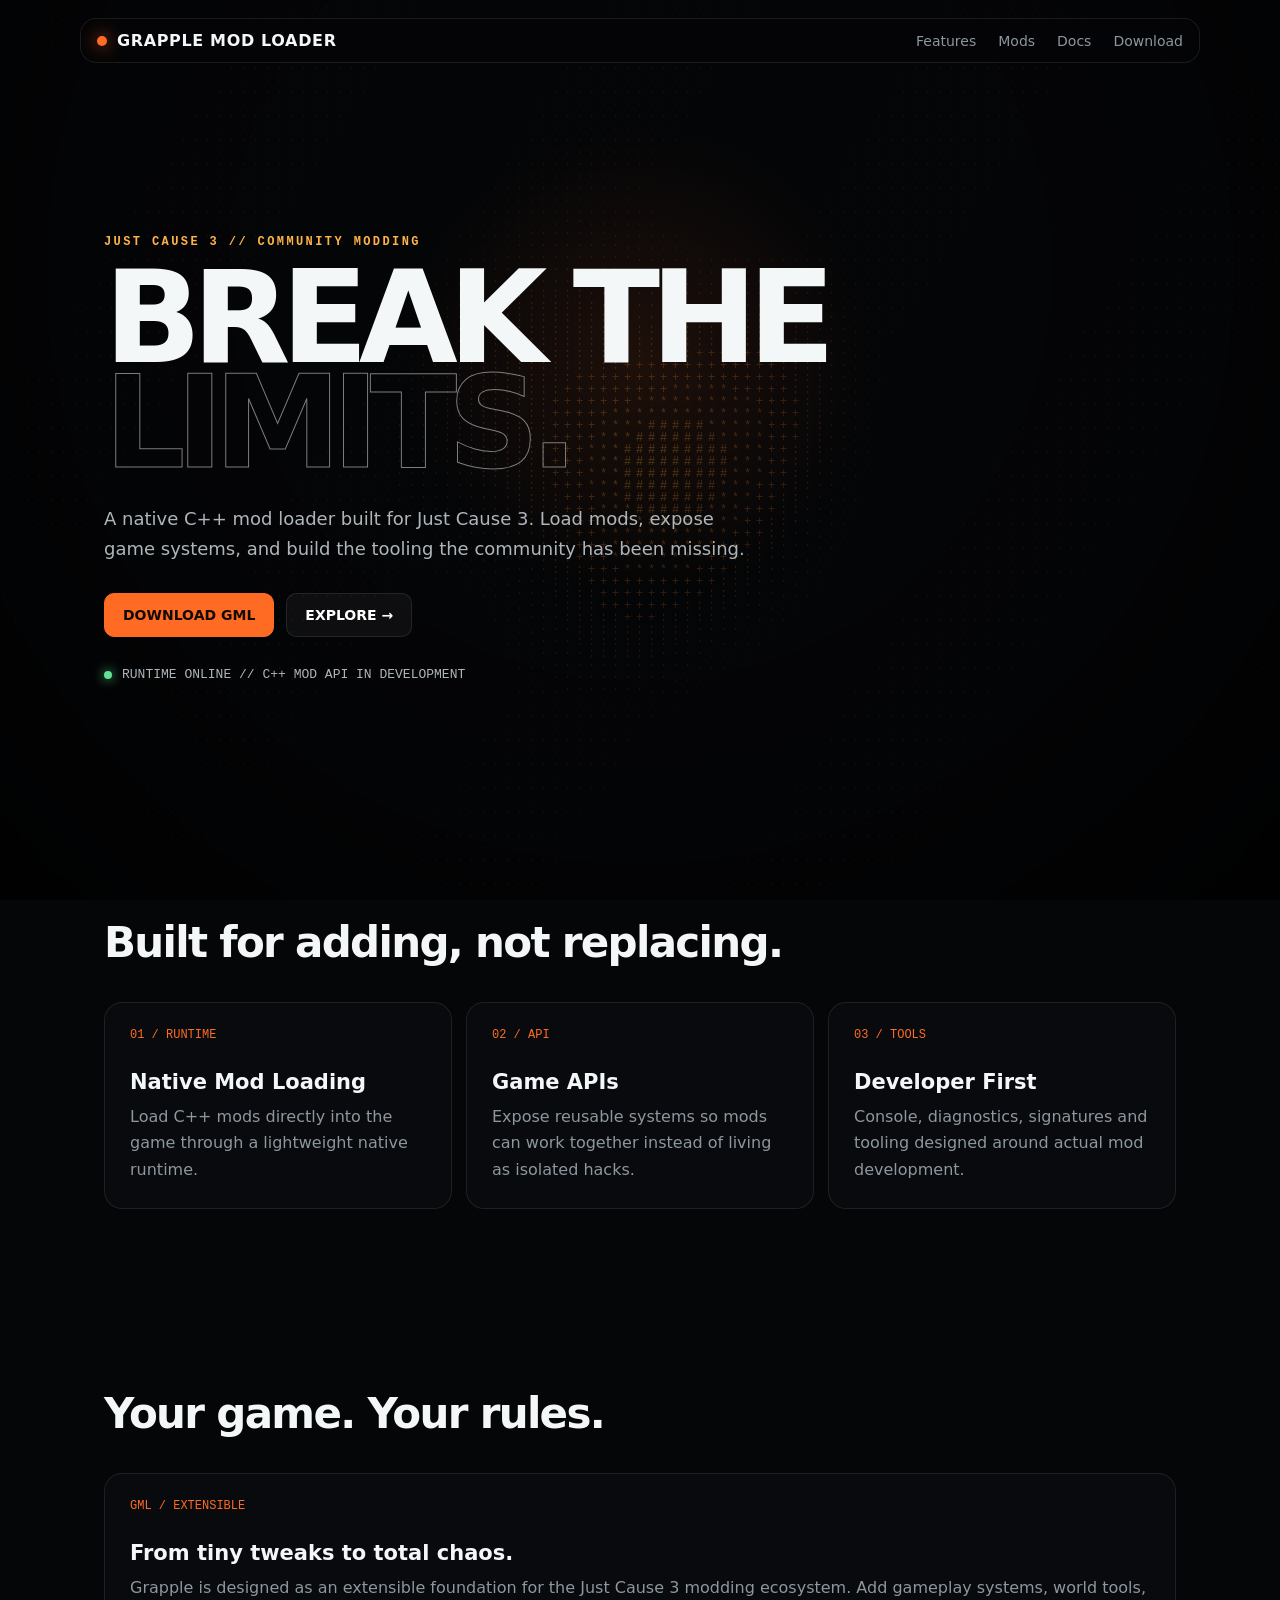
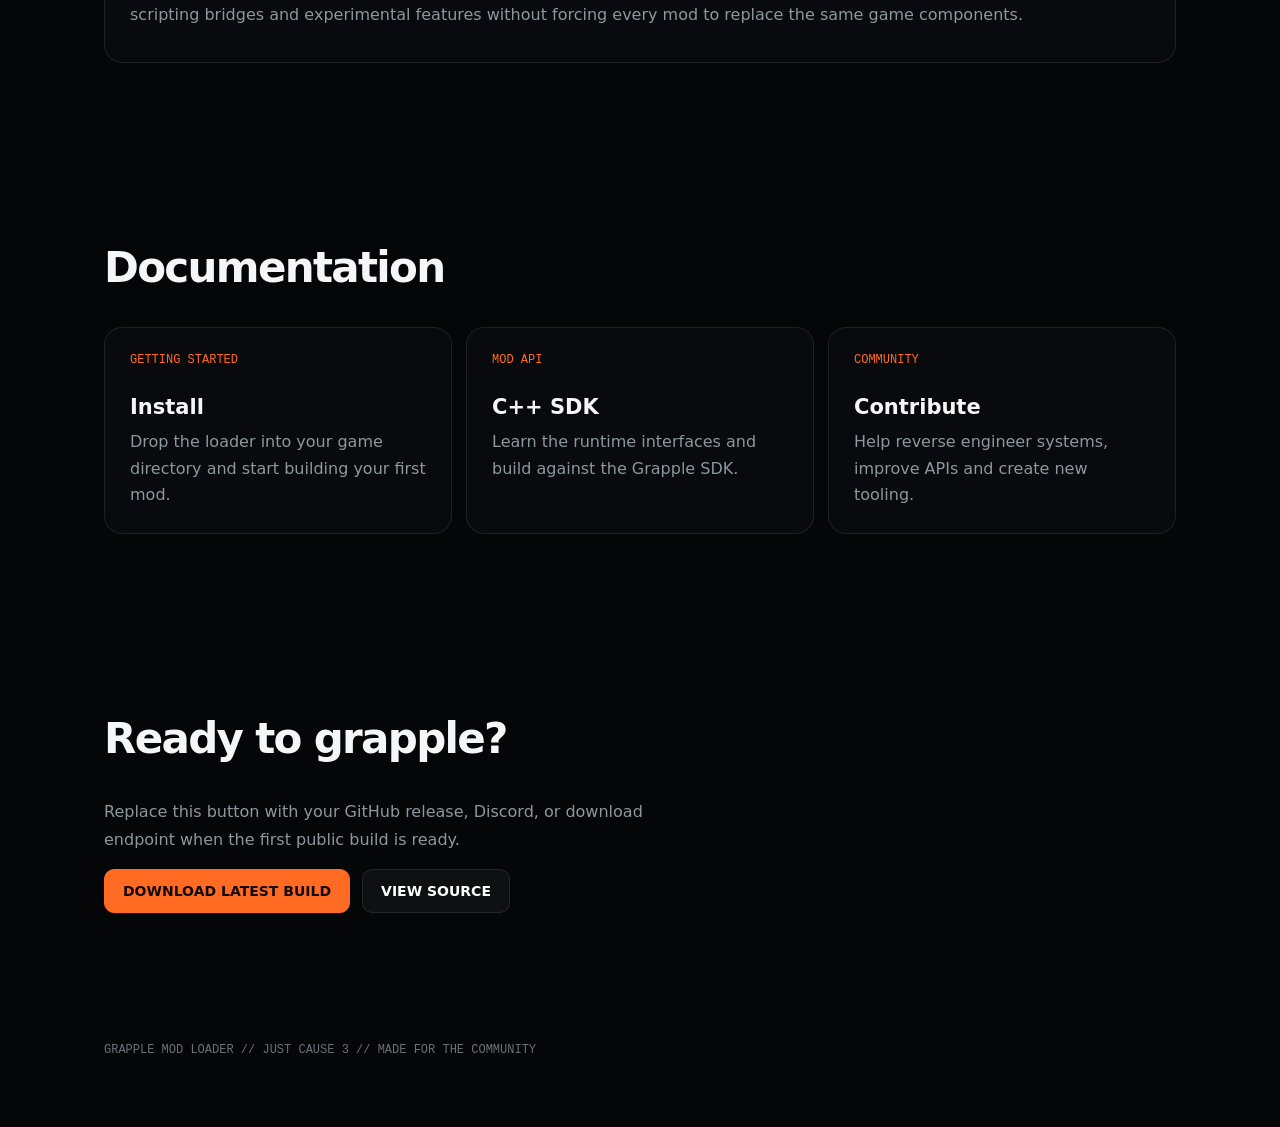
==== index.html @ 9f2b8a47 "Initial commit" ====
<!DOCTYPE html>
<html lang="en">
<head>
<meta charset="UTF-8">
<meta name="viewport" content="width=device-width, initial-scale=1.0">
<title>Grapple Mod Loader</title>
<style>
:root {
  --bg: #050608;
  --panel: rgba(10, 13, 17, .72);
  --line: rgba(255,255,255,.09);
  --text: #f4f7f8;
  --muted: #8d979e;
  --accent: #ff6b22;
  --accent2: #ffb347;
}
* { box-sizing: border-box; }
html { scroll-behavior: smooth; }
body {
  margin: 0;
  min-height: 100vh;
  overflow-x: hidden;
  background: var(--bg);
  color: var(--text);
  font-family: Inter, ui-sans-serif, system-ui, -apple-system, Segoe UI, sans-serif;
}
#ascii {
  position: fixed;
  inset: 0;
  z-index: -2;
  width: 100%;
  height: 100%;
  opacity: .58;
  pointer-events: none;
}
.vignette {
  position: fixed; inset: 0; z-index: -1; pointer-events: none;
  background:
    radial-gradient(circle at var(--mx,50%) var(--my,40%), rgba(255,107,34,.10), transparent 28%),
    radial-gradient(circle at 50% 30%, transparent 0%, rgba(0,0,0,.2) 55%, rgba(0,0,0,.75) 100%);
}
nav {
  position: fixed; top: 18px; left: 50%; transform: translateX(-50%);
  width: min(1120px, calc(100% - 32px)); z-index: 10;
  display: flex; align-items: center; justify-content: space-between;
  padding: 12px 16px;
  border: 1px solid var(--line);
  border-radius: 16px;
  background: rgba(5,6,8,.66);
  backdrop-filter: blur(18px);
}
.brand { display:flex; align-items:center; gap:10px; font-weight:800; letter-spacing:.04em; }
.dot { width:10px;height:10px;border-radius:50%;background:var(--accent);box-shadow:0 0 18px var(--accent); }
.links { display:flex; gap:22px; }
.links a { color:var(--muted); text-decoration:none; font-size:14px; }
.links a:hover { color:white; }
.hero {
  min-height: 92vh; max-width:1120px; margin:auto; padding:180px 24px 90px;
  display:flex; flex-direction:column; justify-content:center;
}
.eyebrow {
  color:var(--accent2); font: 700 12px/1 monospace; letter-spacing:.2em;
  text-transform:uppercase; margin-bottom:18px;
}
h1 { font-size:clamp(58px, 10vw, 132px); line-height:.82; letter-spacing:-.075em; margin:0; max-width:850px; }
h1 span { color:transparent; -webkit-text-stroke:1px rgba(255,255,255,.48); }
.hero p { max-width:650px; color:#aeb6bb; font-size:18px; line-height:1.7; margin:28px 0; }
.buttons { display:flex; gap:12px; flex-wrap:wrap; }
.btn {
  display:inline-flex; align-items:center; justify-content:center; padding:13px 18px;
  border-radius:10px; border:1px solid var(--line); color:white; text-decoration:none;
  background:rgba(255,255,255,.045); font-weight:700; font-size:14px;
}
.btn.primary { background:var(--accent); color:#130a05; border-color:var(--accent); }
.btn:hover { transform:translateY(-2px); }
section { max-width:1120px; margin:auto; padding:90px 24px; }
.grid { display:grid; grid-template-columns:repeat(3,1fr); gap:14px; }
.card {
  padding:25px; min-height:190px; border:1px solid var(--line); border-radius:18px;
  background:var(--panel); backdrop-filter:blur(14px);
}
.card .num { font:12px monospace; color:var(--accent); }
.card h3 { margin:28px 0 10px; font-size:21px; }
.card p { margin:0; color:var(--muted); line-height:1.65; }
.section-title { font-size:42px; letter-spacing:-.04em; margin:0 0 35px; }
.status {
  display:flex; align-items:center; gap:10px; color:#aeb6bb; font:13px monospace;
  margin-top:30px;
}
.status i { width:8px;height:8px;border-radius:50%;background:#61e294;box-shadow:0 0 12px #61e294; }
footer { max-width:1120px; margin:auto; padding:40px 24px 70px; color:#687178; font:12px monospace; }
@media(max-width:760px) {
  .links { display:none; }
  .grid { grid-template-columns:1fr; }
  h1 { font-size:64px; }
  .hero { padding-top:145px; }
}
</style>
</head>
<body>
<canvas id="ascii"></canvas>
<div class="vignette"></div>

<nav>
  <div class="brand"><i class="dot"></i> GRAPPLE MOD LOADER</div>
  <div class="links">
    <a href="#features">Features</a>
    <a href="#mods">Mods</a>
    <a href="#docs">Docs</a>
    <a href="#download">Download</a>
  </div>
</nav>

<main>
  <div class="hero">
    <div class="eyebrow">JUST CAUSE 3 // COMMUNITY MODDING</div>
    <h1>BREAK THE<br><span>LIMITS.</span></h1>
    <p>
      A native C++ mod loader built for Just Cause 3.
      Load mods, expose game systems, and build the tooling the community has been missing.
    </p>
    <div class="buttons">
      <a class="btn primary" href="#download">DOWNLOAD GML</a>
      <a class="btn" href="#features">EXPLORE →</a>
    </div>
    <div class="status"><i></i> RUNTIME ONLINE // C++ MOD API IN DEVELOPMENT</div>
  </div>

  <section id="features">
    <h2 class="section-title">Built for adding, not replacing.</h2>
    <div class="grid">
      <article class="card"><div class="num">01 / RUNTIME</div><h3>Native Mod Loading</h3><p>Load C++ mods directly into the game through a lightweight native runtime.</p></article>
      <article class="card"><div class="num">02 / API</div><h3>Game APIs</h3><p>Expose reusable systems so mods can work together instead of living as isolated hacks.</p></article>
      <article class="card"><div class="num">03 / TOOLS</div><h3>Developer First</h3><p>Console, diagnostics, signatures and tooling designed around actual mod development.</p></article>
    </div>
  </section>

  <section id="mods">
    <h2 class="section-title">Your game. Your rules.</h2>
    <div class="card">
      <div class="num">GML / EXTENSIBLE</div>
      <h3>From tiny tweaks to total chaos.</h3>
      <p>
        Grapple is designed as an extensible foundation for the Just Cause 3 modding
        ecosystem. Add gameplay systems, world tools, scripting bridges and experimental features
        without forcing every mod to replace the same game components.
      </p>
    </div>
  </section>

  <section id="docs">
    <h2 class="section-title">Documentation</h2>
    <div class="grid">
      <article class="card"><div class="num">GETTING STARTED</div><h3>Install</h3><p>Drop the loader into your game directory and start building your first mod.</p></article>
      <article class="card"><div class="num">MOD API</div><h3>C++ SDK</h3><p>Learn the runtime interfaces and build against the Grapple SDK.</p></article>
      <article class="card"><div class="num">COMMUNITY</div><h3>Contribute</h3><p>Help reverse engineer systems, improve APIs and create new tooling.</p></article>
    </div>
  </section>

  <section id="download">
    <h2 class="section-title">Ready to grapple?</h2>
    <p style="color:var(--muted);max-width:600px;line-height:1.7">
      Replace this button with your GitHub release, Discord, or download endpoint when the first public build is ready.
    </p>
    <div class="buttons"><a class="btn primary" href="#">DOWNLOAD LATEST BUILD</a><a class="btn" href="#">VIEW SOURCE</a></div>
  </section>
</main>

<footer>GRAPPLE MOD LOADER // JUST CAUSE 3 // MADE FOR THE COMMUNITY</footer>

<script>
const canvas = document.getElementById('ascii');
const ctx = canvas.getContext('2d');
const chars = " .·:+*#%@";
let W, H, cols, rows, font = 12;
let mx = innerWidth/2, my = innerHeight/2, t = 0;

function resize(){
  const dpr = Math.min(devicePixelRatio || 1, 2);
  W = innerWidth; H = innerHeight;
  canvas.width = W*dpr; canvas.height = H*dpr;
  canvas.style.width = W+'px'; canvas.style.height = H+'px';
  ctx.setTransform(dpr,0,0,dpr,0,0);
  cols = Math.ceil(W/font); rows = Math.ceil(H/font);
}
addEventListener('resize', resize);
addEventListener('pointermove', e => {
  mx = e.clientX; my = e.clientY;
  document.documentElement.style.setProperty('--mx', mx+'px');
  document.documentElement.style.setProperty('--my', my+'px');
});
resize();

function draw(){
  t += .012;
  ctx.clearRect(0,0,W,H);
  ctx.font = font + "px monospace";
  ctx.textBaseline = "top";
  for(let y=0;y<rows;y++){
    for(let x=0;x<cols;x++){
      const px=x*font, py=y*font;
      const dx=px-mx, dy=py-my;
      const dist=Math.sqrt(dx*dx+dy*dy);
      const wave=Math.sin(x*.22+y*.14+t*3.0)*.5+.5;
      const mouse=Math.max(0,1-dist/260);
      const v=Math.max(0, Math.min(1, wave*.22+mouse*.78));
      const c=chars[Math.floor(v*(chars.length-1))];
      if(c!==" "){
        const alpha=.10+mouse*.42+wave*.08;
        ctx.fillStyle=`rgba(255,${100+Math.floor(mouse*80)},${35+Math.floor(mouse*35)},${alpha})`;
        ctx.fillText(c,px,py);
      }
    }
  }
  requestAnimationFrame(draw);
}
draw();
</script>
</body>
</html>
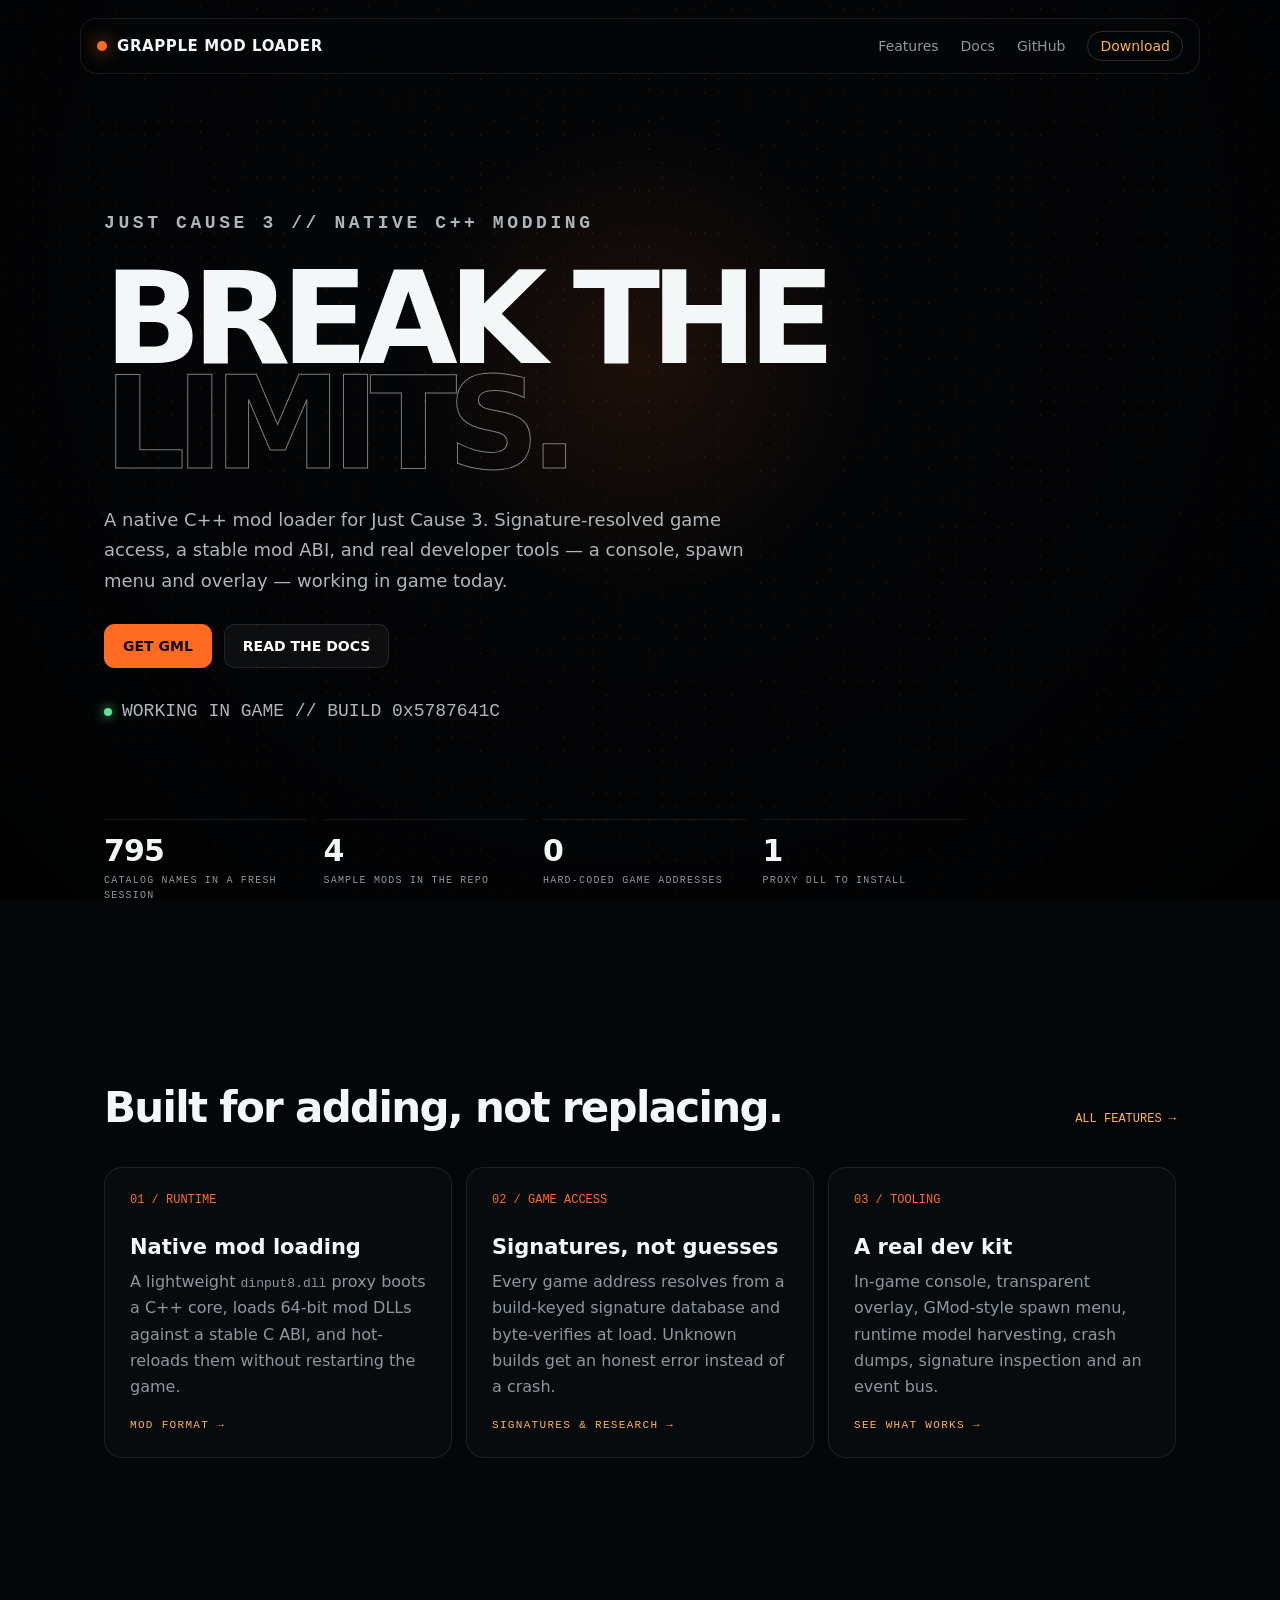
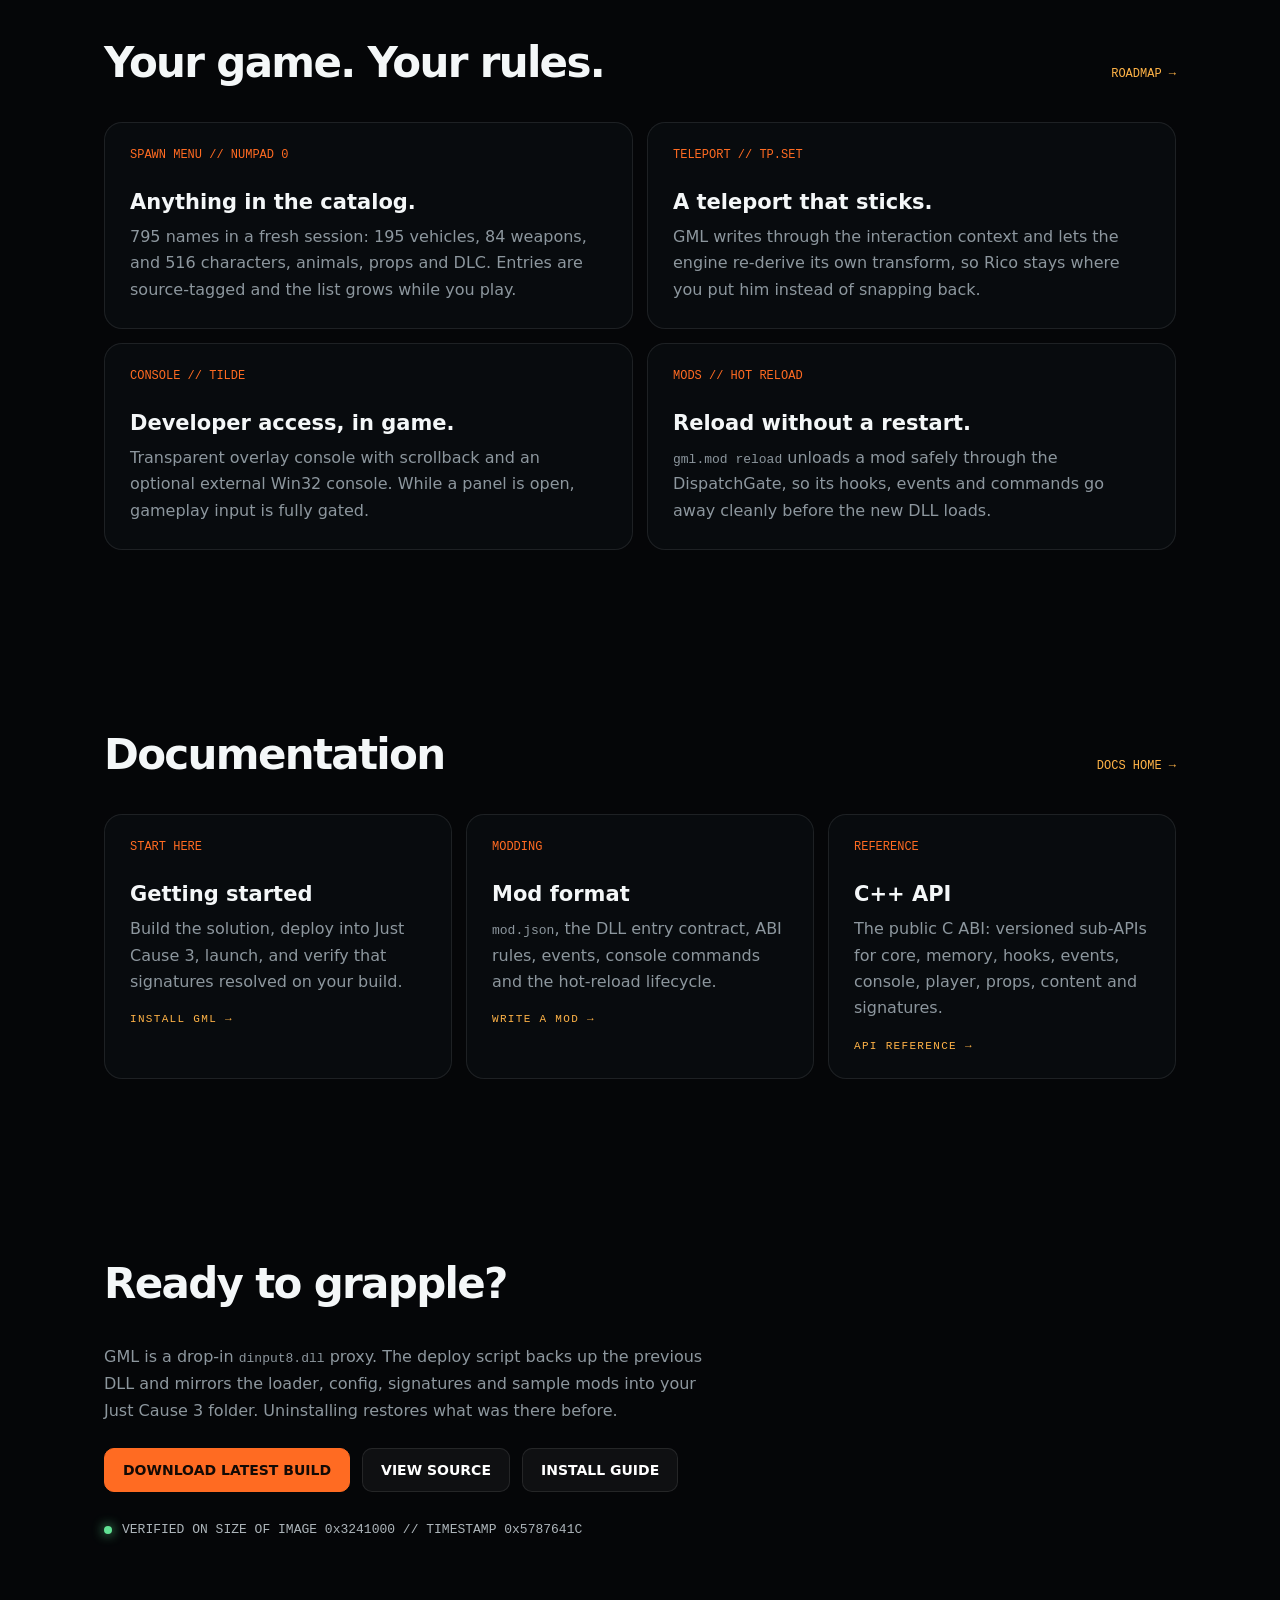
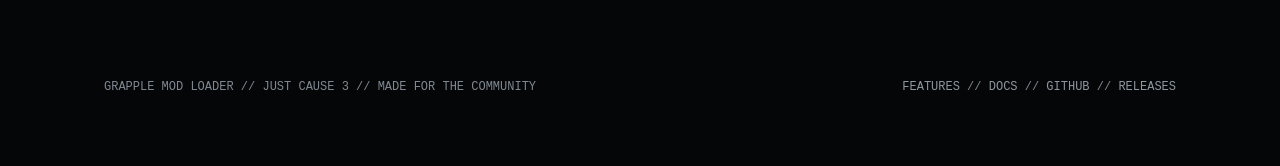
==== commit 59616919: "Added in new things. I am so cute." ====
--- a/index.html
+++ b/index.html
@@ -1,220 +1,166 @@
 <!DOCTYPE html>
 <html lang="en">
 <head>
-<meta charset="UTF-8">
-<meta name="viewport" content="width=device-width, initial-scale=1.0">
-<title>Grapple Mod Loader</title>
-<style>
-:root {
-  --bg: #050608;
-  --panel: rgba(10, 13, 17, .72);
-  --line: rgba(255,255,255,.09);
-  --text: #f4f7f8;
-  --muted: #8d979e;
-  --accent: #ff6b22;
-  --accent2: #ffb347;
-}
-* { box-sizing: border-box; }
-html { scroll-behavior: smooth; }
-body {
-  margin: 0;
-  min-height: 100vh;
-  overflow-x: hidden;
-  background: var(--bg);
-  color: var(--text);
-  font-family: Inter, ui-sans-serif, system-ui, -apple-system, Segoe UI, sans-serif;
-}
-#ascii {
-  position: fixed;
-  inset: 0;
-  z-index: -2;
-  width: 100%;
-  height: 100%;
-  opacity: .58;
-  pointer-events: none;
-}
-.vignette {
-  position: fixed; inset: 0; z-index: -1; pointer-events: none;
-  background:
-    radial-gradient(circle at var(--mx,50%) var(--my,40%), rgba(255,107,34,.10), transparent 28%),
-    radial-gradient(circle at 50% 30%, transparent 0%, rgba(0,0,0,.2) 55%, rgba(0,0,0,.75) 100%);
-}
-nav {
-  position: fixed; top: 18px; left: 50%; transform: translateX(-50%);
-  width: min(1120px, calc(100% - 32px)); z-index: 10;
-  display: flex; align-items: center; justify-content: space-between;
-  padding: 12px 16px;
-  border: 1px solid var(--line);
-  border-radius: 16px;
-  background: rgba(5,6,8,.66);
-  backdrop-filter: blur(18px);
-}
-.brand { display:flex; align-items:center; gap:10px; font-weight:800; letter-spacing:.04em; }
-.dot { width:10px;height:10px;border-radius:50%;background:var(--accent);box-shadow:0 0 18px var(--accent); }
-.links { display:flex; gap:22px; }
-.links a { color:var(--muted); text-decoration:none; font-size:14px; }
-.links a:hover { color:white; }
-.hero {
-  min-height: 92vh; max-width:1120px; margin:auto; padding:180px 24px 90px;
-  display:flex; flex-direction:column; justify-content:center;
-}
-.eyebrow {
-  color:var(--accent2); font: 700 12px/1 monospace; letter-spacing:.2em;
-  text-transform:uppercase; margin-bottom:18px;
-}
-h1 { font-size:clamp(58px, 10vw, 132px); line-height:.82; letter-spacing:-.075em; margin:0; max-width:850px; }
-h1 span { color:transparent; -webkit-text-stroke:1px rgba(255,255,255,.48); }
-.hero p { max-width:650px; color:#aeb6bb; font-size:18px; line-height:1.7; margin:28px 0; }
-.buttons { display:flex; gap:12px; flex-wrap:wrap; }
-.btn {
-  display:inline-flex; align-items:center; justify-content:center; padding:13px 18px;
-  border-radius:10px; border:1px solid var(--line); color:white; text-decoration:none;
-  background:rgba(255,255,255,.045); font-weight:700; font-size:14px;
-}
-.btn.primary { background:var(--accent); color:#130a05; border-color:var(--accent); }
-.btn:hover { transform:translateY(-2px); }
-section { max-width:1120px; margin:auto; padding:90px 24px; }
-.grid { display:grid; grid-template-columns:repeat(3,1fr); gap:14px; }
-.card {
-  padding:25px; min-height:190px; border:1px solid var(--line); border-radius:18px;
-  background:var(--panel); backdrop-filter:blur(14px);
-}
-.card .num { font:12px monospace; color:var(--accent); }
-.card h3 { margin:28px 0 10px; font-size:21px; }
-.card p { margin:0; color:var(--muted); line-height:1.65; }
-.section-title { font-size:42px; letter-spacing:-.04em; margin:0 0 35px; }
-.status {
-  display:flex; align-items:center; gap:10px; color:#aeb6bb; font:13px monospace;
-  margin-top:30px;
-}
-.status i { width:8px;height:8px;border-radius:50%;background:#61e294;box-shadow:0 0 12px #61e294; }
-footer { max-width:1120px; margin:auto; padding:40px 24px 70px; color:#687178; font:12px monospace; }
-@media(max-width:760px) {
-  .links { display:none; }
-  .grid { grid-template-columns:1fr; }
-  h1 { font-size:64px; }
-  .hero { padding-top:145px; }
-}
-</style>
+<meta charset="utf-8">
+<meta name="viewport" content="width=device-width, initial-scale=1">
+<title>Grapple Mod Loader — native C++ modding for Just Cause 3</title>
+<meta name="description" content="Grapple Mod Loader is a native C++ mod loader for Just Cause 3. Signature-resolved game access, a stable mod ABI, an in-game console, spawn menu and overlay — working in game today.">
+<meta name="theme-color" content="#050608">
+<meta name="color-scheme" content="dark">
+<meta property="og:type" content="website">
+<meta property="og:site_name" content="Grapple Mod Loader">
+<meta property="og:title" content="Grapple Mod Loader — native C++ modding for Just Cause 3">
+<meta property="og:description" content="Signature-resolved game access, a stable C ABI, and real tools — console, spawn menu and overlay. Working in game on the recorded Just Cause 3 build.">
+<meta name="twitter:card" content="summary">
+<link rel="icon" href="assets/favicon.svg" type="image/svg+xml">
+<link rel="stylesheet" href="assets/site.css">
+<script src="assets/site.js" defer></script>
 </head>
-<body>
-<canvas id="ascii"></canvas>
-<div class="vignette"></div>
+<body id="top">
+<a class="skip" href="#main">Skip to content</a>
+<canvas id="field" aria-hidden="true"></canvas>
+<canvas id="glow" aria-hidden="true"></canvas>
+<div class="vignette" aria-hidden="true"></div>
 
-<nav>
-  <div class="brand"><i class="dot"></i> GRAPPLE MOD LOADER</div>
+<nav class="primary" aria-label="Primary">
+  <a class="brand" href="index.html"><i class="dot" aria-hidden="true"></i> GRAPPLE MOD LOADER</a>
   <div class="links">
-    <a href="#features">Features</a>
-    <a href="#mods">Mods</a>
-    <a href="#docs">Docs</a>
-    <a href="#download">Download</a>
+    <a href="features.html">Features</a>
+    <a href="docs/index.html">Docs</a>
+    <a href="https://github.com/FrostiestCode/GrappleModLoader" target="_blank" rel="noopener noreferrer">GitHub</a>
+    <a class="nav-dl" href="#download">Download</a>
   </div>
 </nav>
 
-<main>
+<main id="main">
   <div class="hero">
-    <div class="eyebrow">JUST CAUSE 3 // COMMUNITY MODDING</div>
+    <p class="eyebrow">JUST CAUSE 3 // NATIVE C++ MODDING</p>
     <h1>BREAK THE<br><span>LIMITS.</span></h1>
     <p>
-      A native C++ mod loader built for Just Cause 3.
-      Load mods, expose game systems, and build the tooling the community has been missing.
+      A native C++ mod loader for Just Cause 3. Signature-resolved game access,
+      a stable mod ABI, and real developer tools — a console, spawn menu and overlay —
+      working in game today.
     </p>
     <div class="buttons">
-      <a class="btn primary" href="#download">DOWNLOAD GML</a>
-      <a class="btn" href="#features">EXPLORE →</a>
+      <a class="btn primary" href="#download">GET GML</a>
+      <a class="btn" href="docs/index.html">READ THE DOCS</a>
     </div>
-    <div class="status"><i></i> RUNTIME ONLINE // C++ MOD API IN DEVELOPMENT</div>
+    <p class="status"><i aria-hidden="true"></i> WORKING IN GAME // BUILD 0x5787641C</p>
+    <div class="stats" aria-label="Project at a glance">
+      <div class="stat"><b>795</b><span>catalog names in a fresh session</span></div>
+      <div class="stat"><b>4</b><span>sample mods in the repo</span></div>
+      <div class="stat"><b>0</b><span>hard-coded game addresses</span></div>
+      <div class="stat"><b>1</b><span>proxy DLL to install</span></div>
+    </div>
   </div>
 
-  <section id="features">
-    <h2 class="section-title">Built for adding, not replacing.</h2>
+  <section class="block" id="features">
+    <div class="section-head">
+      <h2 class="section-title">Built for adding, not replacing.</h2>
+      <a class="section-link" href="features.html">ALL FEATURES →</a>
+    </div>
     <div class="grid">
-      <article class="card"><div class="num">01 / RUNTIME</div><h3>Native Mod Loading</h3><p>Load C++ mods directly into the game through a lightweight native runtime.</p></article>
-      <article class="card"><div class="num">02 / API</div><h3>Game APIs</h3><p>Expose reusable systems so mods can work together instead of living as isolated hacks.</p></article>
-      <article class="card"><div class="num">03 / TOOLS</div><h3>Developer First</h3><p>Console, diagnostics, signatures and tooling designed around actual mod development.</p></article>
+      <a class="card" href="docs/mod-format.html">
+        <div class="num">01 / RUNTIME</div>
+        <h3>Native mod loading</h3>
+        <p>A lightweight <code>dinput8.dll</code> proxy boots a C++ core, loads 64-bit mod DLLs against a stable C ABI, and hot-reloads them without restarting the game.</p>
+        <span class="more">MOD FORMAT →</span>
+      </a>
+      <a class="card" href="docs/research.html">
+        <div class="num">02 / GAME ACCESS</div>
+        <h3>Signatures, not guesses</h3>
+        <p>Every game address resolves from a build-keyed signature database and byte-verifies at load. Unknown builds get an honest error instead of a crash.</p>
+        <span class="more">SIGNATURES &amp; RESEARCH →</span>
+      </a>
+      <a class="card" href="features.html">
+        <div class="num">03 / TOOLING</div>
+        <h3>A real dev kit</h3>
+        <p>In-game console, transparent overlay, GMod-style spawn menu, runtime model harvesting, crash dumps, signature inspection and an event bus.</p>
+        <span class="more">SEE WHAT WORKS →</span>
+      </a>
     </div>
   </section>
 
-  <section id="mods">
-    <h2 class="section-title">Your game. Your rules.</h2>
-    <div class="card">
-      <div class="num">GML / EXTENSIBLE</div>
-      <h3>From tiny tweaks to total chaos.</h3>
-      <p>
-        Grapple is designed as an extensible foundation for the Just Cause 3 modding
-        ecosystem. Add gameplay systems, world tools, scripting bridges and experimental features
-        without forcing every mod to replace the same game components.
-      </p>
+  <section class="block" id="mods">
+    <div class="section-head">
+      <h2 class="section-title">Your game. Your rules.</h2>
+      <a class="section-link" href="docs/roadmap.html">ROADMAP →</a>
+    </div>
+    <div class="grid two">
+      <article class="card">
+        <div class="num">SPAWN MENU // NUMPAD 0</div>
+        <h3>Anything in the catalog.</h3>
+        <p>795 names in a fresh session: 195 vehicles, 84 weapons, and 516 characters, animals, props and DLC. Entries are source-tagged and the list grows while you play.</p>
+      </article>
+      <article class="card">
+        <div class="num">TELEPORT // TP.SET</div>
+        <h3>A teleport that sticks.</h3>
+        <p>GML writes through the interaction context and lets the engine re-derive its own transform, so Rico stays where you put him instead of snapping back.</p>
+      </article>
+      <article class="card">
+        <div class="num">CONSOLE // TILDE</div>
+        <h3>Developer access, in game.</h3>
+        <p>Transparent overlay console with scrollback and an optional external Win32 console. While a panel is open, gameplay input is fully gated.</p>
+      </article>
+      <article class="card">
+        <div class="num">MODS // HOT RELOAD</div>
+        <h3>Reload without a restart.</h3>
+        <p><code>gml.mod reload</code> unloads a mod safely through the DispatchGate, so its hooks, events and commands go away cleanly before the new DLL loads.</p>
+      </article>
     </div>
   </section>
 
-  <section id="docs">
-    <h2 class="section-title">Documentation</h2>
+  <section class="block" id="docs">
+    <div class="section-head">
+      <h2 class="section-title">Documentation</h2>
+      <a class="section-link" href="docs/index.html">DOCS HOME →</a>
+    </div>
     <div class="grid">
-      <article class="card"><div class="num">GETTING STARTED</div><h3>Install</h3><p>Drop the loader into your game directory and start building your first mod.</p></article>
-      <article class="card"><div class="num">MOD API</div><h3>C++ SDK</h3><p>Learn the runtime interfaces and build against the Grapple SDK.</p></article>
-      <article class="card"><div class="num">COMMUNITY</div><h3>Contribute</h3><p>Help reverse engineer systems, improve APIs and create new tooling.</p></article>
+      <a class="card" href="docs/getting-started.html">
+        <div class="num">START HERE</div>
+        <h3>Getting started</h3>
+        <p>Build the solution, deploy into Just Cause 3, launch, and verify that signatures resolved on your build.</p>
+        <span class="more">INSTALL GML →</span>
+      </a>
+      <a class="card" href="docs/mod-format.html">
+        <div class="num">MODDING</div>
+        <h3>Mod format</h3>
+        <p><code>mod.json</code>, the DLL entry contract, ABI rules, events, console commands and the hot-reload lifecycle.</p>
+        <span class="more">WRITE A MOD →</span>
+      </a>
+      <a class="card" href="docs/api.html">
+        <div class="num">REFERENCE</div>
+        <h3>C++ API</h3>
+        <p>The public C ABI: versioned sub-APIs for core, memory, hooks, events, console, player, props, content and signatures.</p>
+        <span class="more">API REFERENCE →</span>
+      </a>
     </div>
   </section>
 
-  <section id="download">
+  <section class="block" id="download">
     <h2 class="section-title">Ready to grapple?</h2>
-    <p style="color:var(--muted);max-width:600px;line-height:1.7">
-      Replace this button with your GitHub release, Discord, or download endpoint when the first public build is ready.
+    <p class="download-copy">
+      GML is a drop-in <code>dinput8.dll</code> proxy. The deploy script backs up the previous
+      DLL and mirrors the loader, config, signatures and sample mods into your Just Cause 3
+      folder. Uninstalling restores what was there before.
     </p>
-    <div class="buttons"><a class="btn primary" href="#">DOWNLOAD LATEST BUILD</a><a class="btn" href="#">VIEW SOURCE</a></div>
+    <div class="buttons">
+      <a class="btn primary" href="https://github.com/FrostiestCode/GrappleModLoader/releases/latest" target="_blank" rel="noopener noreferrer">DOWNLOAD LATEST BUILD</a>
+      <a class="btn" href="https://github.com/FrostiestCode/GrappleModLoader" target="_blank" rel="noopener noreferrer">VIEW SOURCE</a>
+      <a class="btn" href="docs/getting-started.html">INSTALL GUIDE</a>
+    </div>
+    <p class="status"><i aria-hidden="true"></i> VERIFIED ON SIZE OF IMAGE 0x3241000 // TIMESTAMP 0x5787641C</p>
   </section>
 </main>
 
-<footer>GRAPPLE MOD LOADER // JUST CAUSE 3 // MADE FOR THE COMMUNITY</footer>
-
-<script>
-const canvas = document.getElementById('ascii');
-const ctx = canvas.getContext('2d');
-const chars = " .·:+*#%@";
-let W, H, cols, rows, font = 12;
-let mx = innerWidth/2, my = innerHeight/2, t = 0;
-
-function resize(){
-  const dpr = Math.min(devicePixelRatio || 1, 2);
-  W = innerWidth; H = innerHeight;
-  canvas.width = W*dpr; canvas.height = H*dpr;
-  canvas.style.width = W+'px'; canvas.style.height = H+'px';
-  ctx.setTransform(dpr,0,0,dpr,0,0);
-  cols = Math.ceil(W/font); rows = Math.ceil(H/font);
-}
-addEventListener('resize', resize);
-addEventListener('pointermove', e => {
-  mx = e.clientX; my = e.clientY;
-  document.documentElement.style.setProperty('--mx', mx+'px');
-  document.documentElement.style.setProperty('--my', my+'px');
-});
-resize();
-
-function draw(){
-  t += .012;
-  ctx.clearRect(0,0,W,H);
-  ctx.font = font + "px monospace";
-  ctx.textBaseline = "top";
-  for(let y=0;y<rows;y++){
-    for(let x=0;x<cols;x++){
-      const px=x*font, py=y*font;
-      const dx=px-mx, dy=py-my;
-      const dist=Math.sqrt(dx*dx+dy*dy);
-      const wave=Math.sin(x*.22+y*.14+t*3.0)*.5+.5;
-      const mouse=Math.max(0,1-dist/260);
-      const v=Math.max(0, Math.min(1, wave*.22+mouse*.78));
-      const c=chars[Math.floor(v*(chars.length-1))];
-      if(c!==" "){
-        const alpha=.10+mouse*.42+wave*.08;
-        ctx.fillStyle=`rgba(255,${100+Math.floor(mouse*80)},${35+Math.floor(mouse*35)},${alpha})`;
-        ctx.fillText(c,px,py);
-      }
-    }
-  }
-  requestAnimationFrame(draw);
-}
-draw();
-</script>
+<footer>
+  <span>GRAPPLE MOD LOADER // JUST CAUSE 3 // MADE FOR THE COMMUNITY</span>
+  <span>
+    <a href="features.html">FEATURES</a> //
+    <a href="docs/index.html">DOCS</a> //
+    <a href="https://github.com/FrostiestCode/GrappleModLoader" target="_blank" rel="noopener noreferrer">GITHUB</a> //
+    <a href="https://github.com/FrostiestCode/GrappleModLoader/releases" target="_blank" rel="noopener noreferrer">RELEASES</a>
+  </span>
+</footer>
 </body>
 </html>
--- a/assets/site.css
+++ b/assets/site.css
@@ -0,0 +1,439 @@
+:root {
+  --bg: #050608;
+  --panel: rgba(10, 13, 17, .78);
+  --panel-solid: #0a0d11;
+  --line: rgba(255,255,255,.09);
+  --line-strong: rgba(255,255,255,.16);
+  --text: #f4f7f8;
+  --muted: #8d979e;
+  --body: #b6bec3;
+  --accent: #ff6b22;
+  --accent2: #ffb347;
+  --green: #61e294;
+  --max: 1120px;
+  color-scheme: dark;
+}
+*, *::before, *::after { box-sizing: border-box; }
+html {
+  scroll-behavior: smooth;
+  scroll-padding-top: 110px;
+  -webkit-text-size-adjust: 100%;
+  text-size-adjust: 100%;
+}
+body {
+  margin: 0;
+  min-height: 100vh;
+  overflow-x: hidden;
+  background: var(--bg);
+  color: var(--text);
+  font-family: Inter, ui-sans-serif, system-ui, -apple-system, "Segoe UI", Roboto, sans-serif;
+  -webkit-font-smoothing: antialiased;
+}
+:focus-visible { outline: 2px solid var(--accent2); outline-offset: 3px; }
+::selection { background: rgba(255,107,34,.32); color: #fff; }
+.skip {
+  position: fixed; top: 10px; left: 10px; z-index: 20;
+  padding: 10px 14px; border-radius: 8px;
+  background: var(--accent); color: #130a05;
+  font-weight: 700; text-decoration: none;
+  transform: translateY(-180%);
+  transition: transform .2s ease;
+}
+.skip:focus-visible { transform: none; }
+
+/* ---- grapple scrollbar ---- */
+@supports not selector(::-webkit-scrollbar) {
+  html { scrollbar-width: thin; scrollbar-color: var(--accent) #080a0d; }
+}
+html::-webkit-scrollbar { width: 18px; height: 18px; }
+html::-webkit-scrollbar-track {
+  background-color: #07090c;
+  background-image: linear-gradient(90deg, transparent 8px, rgba(255,255,255,.08) 8px, rgba(255,255,255,.08) 9px, transparent 9px);
+  border-left: 1px solid rgba(255,255,255,.05);
+}
+html::-webkit-scrollbar-thumb {
+  border: 0;
+  border-radius: 9px;
+  background-color: transparent;
+  background-image:
+    url("hook.svg"),
+    repeating-linear-gradient(45deg, #7a4a22 0 2px, #2b1a0e 2px 4px, #4a2b14 4px 6px);
+  background-repeat: no-repeat, repeat-y;
+  background-position: center bottom, center top;
+  background-size: 18px 30px, 7px 100%;
+}
+html::-webkit-scrollbar-thumb:hover { background-color: rgba(255,107,34,.08); }
+html::-webkit-scrollbar-thumb:active { background-color: rgba(255,180,71,.14); }
+html::-webkit-scrollbar-button { display: none; width: 0; height: 0; }
+html::-webkit-scrollbar-corner { background: #07090c; }
+
+/* ---- background field ---- */
+#field, #glow {
+  position: fixed; inset: 0;
+  width: 100%; height: 100%;
+  pointer-events: none;
+}
+#field { z-index: -3; opacity: .8; }
+#glow { z-index: -2; }
+.vignette {
+  position: fixed; inset: 0; z-index: -1; pointer-events: none;
+  background:
+    radial-gradient(circle at var(--mx,50%) var(--my,40%), rgba(255,107,34,.10), transparent 28%),
+    radial-gradient(circle at 50% 30%, transparent 0%, rgba(0,0,0,.2) 55%, rgba(0,0,0,.75) 100%);
+}
+
+/* ---- nav ---- */
+nav.primary {
+  position: fixed; top: 18px; left: 50%; transform: translateX(-50%);
+  width: min(var(--max), calc(100% - 32px)); z-index: 10;
+  display: flex; align-items: center; justify-content: space-between;
+  padding: 12px 16px;
+  border: 1px solid var(--line);
+  border-radius: 16px;
+  background: rgba(5,6,8,.72);
+  -webkit-backdrop-filter: blur(12px);
+  backdrop-filter: blur(12px);
+}
+.brand {
+  display: flex; align-items: center; gap: 10px;
+  color: inherit; text-decoration: none;
+  font-weight: 800; font-size: 15px; letter-spacing: .04em;
+}
+.dot { width: 10px; height: 10px; border-radius: 50%; background: var(--accent); box-shadow: 0 0 18px var(--accent); }
+.links { display: flex; gap: 22px; align-items: center; }
+.links a { color: var(--muted); text-decoration: none; font-size: 14px; transition: color .18s ease; }
+.links a:hover, .links a[aria-current="page"] { color: #fff; }
+.links .nav-dl {
+  border: 1px solid var(--line-strong); border-radius: 999px;
+  padding: 6px 12px; color: var(--accent2);
+}
+.links .nav-dl:hover { border-color: var(--accent); color: var(--accent2); }
+
+/* ---- landing layout ---- */
+.hero {
+  min-height: 92vh; max-width: var(--max); margin: auto; padding: 180px 24px 90px;
+  display: flex; flex-direction: column; justify-content: center;
+}
+.eyebrow {
+  color: var(--accent2); font: 700 12px/1.4 ui-monospace, SFMono-Regular, Menlo, monospace;
+  letter-spacing: .2em; text-transform: uppercase; margin: 0 0 18px;
+}
+h1 {
+  font-size: clamp(58px, 10vw, 132px); line-height: .82; letter-spacing: -.075em;
+  margin: 0; max-width: 850px;
+}
+h1 span { color: transparent; -webkit-text-stroke: 1px rgba(255,255,255,.48); }
+.hero p { max-width: 650px; color: #aeb6bb; font-size: 18px; line-height: 1.7; margin: 28px 0; }
+.buttons { display: flex; gap: 12px; flex-wrap: wrap; }
+.btn {
+  display: inline-flex; align-items: center; justify-content: center; padding: 13px 18px;
+  border-radius: 10px; border: 1px solid var(--line); color: #fff; text-decoration: none;
+  background: rgba(255,255,255,.045); font-weight: 700; font-size: 14px;
+  transition: transform .18s ease, background .18s ease;
+}
+.btn.primary { background: var(--accent); color: #130a05; border-color: var(--accent); }
+.btn:hover { transform: translateY(-2px); background: rgba(255,255,255,.09); }
+.btn.primary:hover { background: #ff7d3a; }
+section.block { max-width: var(--max); margin: auto; padding: 90px 24px; }
+.grid { display: grid; grid-template-columns: repeat(3, 1fr); gap: 14px; }
+.grid.two { grid-template-columns: repeat(2, 1fr); }
+.card {
+  padding: 25px; min-height: 190px; border: 1px solid var(--line); border-radius: 18px;
+  background: var(--panel);
+}
+.card .num { font: 12px ui-monospace, SFMono-Regular, Menlo, monospace; color: var(--accent); }
+.card h3 { margin: 28px 0 10px; font-size: 21px; }
+.card p { margin: 0; color: var(--muted); line-height: 1.65; }
+.card p + p { margin-top: 12px; }
+a.card { display: block; color: inherit; text-decoration: none; }
+a.card:hover { border-color: rgba(255,107,34,.35); }
+a.card .more {
+  display: inline-block; margin-top: 18px;
+  font: 11px ui-monospace, SFMono-Regular, Menlo, monospace;
+  letter-spacing: .12em; color: var(--accent2);
+}
+@media (hover: hover) and (prefers-reduced-motion: no-preference) {
+  .card { transition: transform .22s ease, border-color .22s ease; }
+  .card:hover { transform: translateY(-3px); border-color: rgba(255,107,34,.35); }
+}
+.section-title { font-size: clamp(32px, 4.5vw, 42px); letter-spacing: -.04em; margin: 0 0 35px; }
+.section-head {
+  display: flex; align-items: flex-end; justify-content: space-between;
+  gap: 20px; margin-bottom: 35px;
+}
+.section-head .section-title { margin: 0; }
+.section-link {
+  font: 12px ui-monospace, SFMono-Regular, Menlo, monospace;
+  color: var(--accent2); text-decoration: none; white-space: nowrap;
+  padding-bottom: 6px;
+}
+.section-link:hover { color: #fff; }
+.status { display: flex; align-items: center; gap: 10px; color: #aeb6bb; font: 13px ui-monospace, SFMono-Regular, Menlo, monospace; margin-top: 30px; }
+.status i { width: 8px; height: 8px; border-radius: 50%; background: var(--green); box-shadow: 0 0 12px var(--green); flex: none; }
+.stats {
+  display: grid; grid-template-columns: repeat(4, 1fr); gap: 18px;
+  max-width: 860px; margin-top: 64px;
+}
+.stat { border-top: 1px solid var(--line); padding-top: 14px; }
+.stat b { display: block; font-size: 30px; letter-spacing: -.03em; line-height: 1.1; }
+.stat span {
+  display: block; margin-top: 6px;
+  font: 10px/1.5 ui-monospace, SFMono-Regular, Menlo, monospace;
+  color: var(--muted); text-transform: uppercase; letter-spacing: .12em;
+}
+.download-copy { color: var(--muted); max-width: 620px; line-height: 1.7; margin: 0 0 24px; }
+footer {
+  max-width: var(--max); margin: auto; padding: 40px 24px 70px;
+  color: #7f8890; font: 12px ui-monospace, SFMono-Regular, Menlo, monospace;
+  display: flex; flex-wrap: wrap; gap: 8px 18px; justify-content: space-between;
+}
+footer a { color: #8d979e; text-decoration: none; }
+footer a:hover { color: #fff; }
+
+/* ---- standalone page shell ---- */
+.page-shell { max-width: 980px; margin: auto; padding: 160px 24px 70px; }
+.page-shell h1 {
+  font-size: clamp(44px, 7vw, 84px); line-height: .9;
+  letter-spacing: -.06em; margin: 0 0 20px;
+}
+.page-shell .lead {
+  max-width: 720px; margin: 0 0 34px;
+  color: #aeb6bb; font-size: 18px; line-height: 1.75;
+}
+.page-shell .lead code { color: #ffd6b8; }
+
+/* ---- docs shell ---- */
+.docs-shell {
+  max-width: var(--max); margin: auto; padding: 140px 24px 70px;
+  display: grid; grid-template-columns: 210px minmax(0, 1fr); gap: 56px;
+  align-items: start;
+}
+.docs-sidebar {
+  position: sticky; top: 110px;
+  display: flex; flex-direction: column; gap: 14px;
+}
+.docs-label {
+  margin: 0; color: var(--accent2);
+  font: 700 11px/1.4 ui-monospace, SFMono-Regular, Menlo, monospace;
+  letter-spacing: .2em;
+}
+.docs-nav {
+  display: flex; flex-direction: column; gap: 2px;
+  border-left: 1px solid var(--line); padding-left: 14px;
+}
+.docs-nav a {
+  color: var(--muted); text-decoration: none; font-size: 14px;
+  padding: 6px 0; line-height: 1.4;
+  transition: color .15s ease;
+}
+.docs-nav a:hover { color: #fff; }
+.docs-nav a[aria-current="page"] { color: var(--accent2); font-weight: 600; }
+.docs-source {
+  color: var(--muted); text-decoration: none;
+  border-top: 1px solid var(--line); padding-top: 14px;
+  font: 10px/1.5 ui-monospace, SFMono-Regular, Menlo, monospace;
+  letter-spacing: .12em;
+}
+.docs-source:hover { color: #fff; }
+.docs-content { min-width: 0; }
+.crumbs {
+  color: var(--muted); margin: 0 0 26px;
+  font: 11px/1.5 ui-monospace, SFMono-Regular, Menlo, monospace;
+  letter-spacing: .06em;
+}
+.crumbs a { color: var(--muted); text-decoration: none; }
+.crumbs a:hover { color: #fff; }
+.docs-content h1 {
+  font-size: clamp(38px, 5vw, 58px); line-height: 1;
+  letter-spacing: -.05em; margin: 0 0 18px;
+}
+.docs-content .lead {
+  font-size: 18px; line-height: 1.75; color: #aeb6bb;
+  max-width: 720px; margin: 0 0 34px;
+}
+.prose { max-width: 790px; }
+.prose h2 {
+  font-size: clamp(24px, 3vw, 32px); letter-spacing: -.03em;
+  margin: 54px 0 16px; padding-top: 20px;
+  border-top: 1px solid var(--line);
+}
+.prose h2:first-child { margin-top: 0; padding-top: 0; border-top: 0; }
+.prose h3 { font-size: 18px; letter-spacing: -.01em; margin: 30px 0 10px; }
+.prose p, .prose li { color: var(--body); line-height: 1.75; }
+.prose p { margin: 14px 0; }
+.prose ul, .prose ol { padding-left: 22px; margin: 14px 0; }
+.prose li { margin: 7px 0; }
+.prose li > ul, .prose li > ol { margin: 6px 0; }
+.prose a { color: var(--accent2); text-decoration: none; border-bottom: 1px solid rgba(255,179,71,.3); }
+.prose a:hover { border-color: var(--accent2); }
+.prose strong { color: #fff; }
+.prose hr { border: 0; border-top: 1px solid var(--line); margin: 40px 0; }
+.prose code {
+  padding: 2px 5px; border-radius: 5px;
+  border: 1px solid rgba(255,255,255,.08);
+  background: rgba(255,255,255,.045);
+  color: #ffd6b8;
+  font: .88em/1.5 ui-monospace, SFMono-Regular, Menlo, Consolas, monospace;
+  overflow-wrap: anywhere;
+}
+.prose pre {
+  margin: 18px 0; padding: 18px 18px;
+  border: 1px solid var(--line); border-radius: 12px;
+  background: #07090c;
+  overflow-x: auto;
+  -webkit-overflow-scrolling: touch;
+}
+.prose pre code {
+  padding: 0; border: 0; background: none; color: #d7dde0;
+  font-size: 13px; line-height: 1.65; overflow-wrap: normal;
+}
+.code-wrap { position: relative; margin: 18px 0; }
+.code-wrap pre { margin: 0; }
+.copy-btn {
+  position: absolute; top: 8px; right: 8px; z-index: 2;
+  padding: 5px 8px; border-radius: 6px;
+  border: 1px solid var(--line-strong);
+  background: rgba(10,13,17,.9); color: var(--muted);
+  font: 10px/1 ui-monospace, SFMono-Regular, Menlo, monospace;
+  letter-spacing: .1em; cursor: pointer;
+}
+.copy-btn:hover { color: #fff; border-color: var(--accent); }
+.table-wrap {
+  margin: 18px 0; border: 1px solid var(--line); border-radius: 12px;
+  overflow-x: auto; -webkit-overflow-scrolling: touch;
+}
+.prose table { width: 100%; border-collapse: collapse; font-size: 14px; }
+.prose th, .prose td {
+  padding: 10px 14px; text-align: left; vertical-align: top;
+  border-bottom: 1px solid var(--line);
+}
+.prose th {
+  color: var(--muted); background: rgba(255,255,255,.025);
+  font: 700 10px/1.5 ui-monospace, SFMono-Regular, Menlo, monospace;
+  text-transform: uppercase; letter-spacing: .1em; white-space: nowrap;
+}
+.prose tr:last-child td { border-bottom: 0; }
+.prose td code { white-space: nowrap; }
+.note {
+  margin: 20px 0; padding: 16px 18px;
+  border: 1px solid var(--line); border-left: 3px solid var(--accent2);
+  border-radius: 0 12px 12px 0;
+  background: rgba(255,179,71,.04);
+}
+.note p { margin: 0; font-size: 14px; color: #b9c1c6; }
+.note p + p { margin-top: 8px; }
+.note.warn { border-left-color: var(--accent); background: rgba(255,107,34,.05); }
+.note.ok { border-left-color: var(--green); background: rgba(97,226,148,.045); }
+.badge {
+  display: inline-block; padding: 3px 7px; border-radius: 999px;
+  border: 1px solid var(--line-strong);
+  font: 700 9px/1.4 ui-monospace, SFMono-Regular, Menlo, monospace;
+  letter-spacing: .08em; text-transform: uppercase; white-space: nowrap;
+}
+.badge.ok { color: var(--green); border-color: rgba(97,226,148,.3); background: rgba(97,226,148,.08); }
+.badge.wip { color: var(--accent2); border-color: rgba(255,179,71,.3); background: rgba(255,179,71,.08); }
+.badge.no { color: #ff8a8a; border-color: rgba(255,138,138,.3); background: rgba(255,138,138,.07); }
+.kbd {
+  display: inline-block; min-width: 26px; padding: 3px 7px;
+  border: 1px solid var(--line-strong); border-bottom-width: 2px; border-radius: 6px;
+  background: rgba(255,255,255,.05); color: #fff;
+  font: 11px/1.4 ui-monospace, SFMono-Regular, Menlo, monospace;
+  text-align: center;
+}
+.steps { counter-reset: step; display: grid; gap: 12px; margin: 20px 0; }
+.step {
+  position: relative; padding: 18px 20px 18px 58px;
+  border: 1px solid var(--line); border-radius: 14px; background: var(--panel);
+}
+.step::before {
+  counter-increment: step; content: counter(step);
+  position: absolute; left: 18px; top: 18px;
+  width: 26px; height: 26px; border-radius: 50%;
+  display: grid; place-items: center;
+  background: rgba(255,107,34,.12); color: var(--accent);
+  font: 700 12px/1 ui-monospace, SFMono-Regular, Menlo, monospace;
+}
+.step h3 { margin: 0 0 6px; font-size: 16px; }
+.step p { margin: 0; font-size: 14px; color: var(--muted); line-height: 1.65; }
+.diagram {
+  margin: 20px 0; padding: 20px; overflow-x: auto;
+  border: 1px solid var(--line); border-radius: 14px;
+  background: rgba(7,9,12,.8); color: #aeb6bb;
+  font: 12px/1.7 ui-monospace, SFMono-Regular, Menlo, Consolas, monospace;
+  white-space: pre;
+}
+.doc-meta {
+  margin-top: 52px; padding-top: 18px; border-top: 1px solid var(--line);
+  color: #7f8890; font: 11px/1.7 ui-monospace, SFMono-Regular, Menlo, monospace;
+}
+.doc-meta a { color: var(--muted); text-decoration: none; border-bottom: 1px solid var(--line-strong); }
+.doc-meta a:hover { color: #fff; }
+.pager {
+  display: flex; justify-content: space-between; gap: 16px;
+  margin-top: 34px; padding-top: 20px; border-top: 1px solid var(--line);
+  font: 11px/1.5 ui-monospace, SFMono-Regular, Menlo, monospace;
+  letter-spacing: .05em;
+}
+.pager a { color: var(--muted); text-decoration: none; max-width: 46%; }
+.pager a:hover { color: var(--accent2); }
+.pager .next { margin-left: auto; text-align: right; }
+
+/* ---- responsive ---- */
+@media (max-width: 900px) {
+  .docs-shell {
+    grid-template-columns: 1fr; gap: 28px;
+    padding-top: 122px;
+  }
+  .docs-sidebar { position: static; gap: 10px; }
+  .docs-label, .docs-source { display: none; }
+  .docs-nav {
+    flex-direction: row; flex-wrap: wrap; gap: 6px;
+    border-left: 0; border-top: 1px solid var(--line); padding: 12px 0 0;
+  }
+  .docs-nav a {
+    padding: 6px 10px; border: 1px solid var(--line); border-radius: 999px;
+    font-size: 12px;
+  }
+  .docs-nav a[aria-current="page"] { border-color: rgba(255,179,71,.45); }
+}
+@media (max-width: 760px) {
+  .links { display: none; }
+  .grid, .grid.two { grid-template-columns: 1fr; }
+  h1 { font-size: clamp(48px, 15vw, 68px); }
+  .hero { padding-top: 145px; }
+  .hero p { font-size: 16px; }
+  .section-title { font-size: clamp(30px, 8vw, 40px); }
+  section.block { padding: 64px 20px; }
+  nav.primary { top: 12px; padding: 10px 14px; }
+  .stats { grid-template-columns: 1fr 1fr; margin-top: 44px; }
+  .stat b { font-size: 25px; }
+  .section-head { align-items: flex-start; flex-direction: column; gap: 10px; }
+  .section-link { padding-bottom: 0; }
+  .docs-shell { padding: 116px 18px 60px; }
+  .page-shell { padding: 132px 20px 60px; }
+  .page-shell .lead, .docs-content .lead { font-size: 16px; }
+  .prose h2 { margin-top: 42px; }
+  footer { padding: 32px 20px 56px; }
+}
+@media (max-width: 400px) {
+  .brand { font-size: 13px; }
+  .stat b { font-size: 22px; }
+}
+@media (prefers-reduced-motion: reduce) {
+  html { scroll-behavior: auto; }
+  *, *::before, *::after {
+    animation-duration: .01ms !important;
+    animation-iteration-count: 1 !important;
+    transition-duration: .01ms !important;
+  }
+}
+@media print {
+  #field, #glow, .vignette, nav.primary, .docs-sidebar, footer, .skip { display: none !important; }
+  body { background: #fff; color: #000; }
+  .docs-shell { display: block; padding: 0; }
+  .prose, .docs-content .lead { max-width: none; }
+  .prose p, .prose li, .prose td, .docs-content .lead { color: #222; }
+  .prose a { color: #000; }
+  .prose pre, .diagram, .note, .step { background: #f5f5f5; border-color: #ccc; }
+  .prose code { background: #eee; color: #000; }
+}
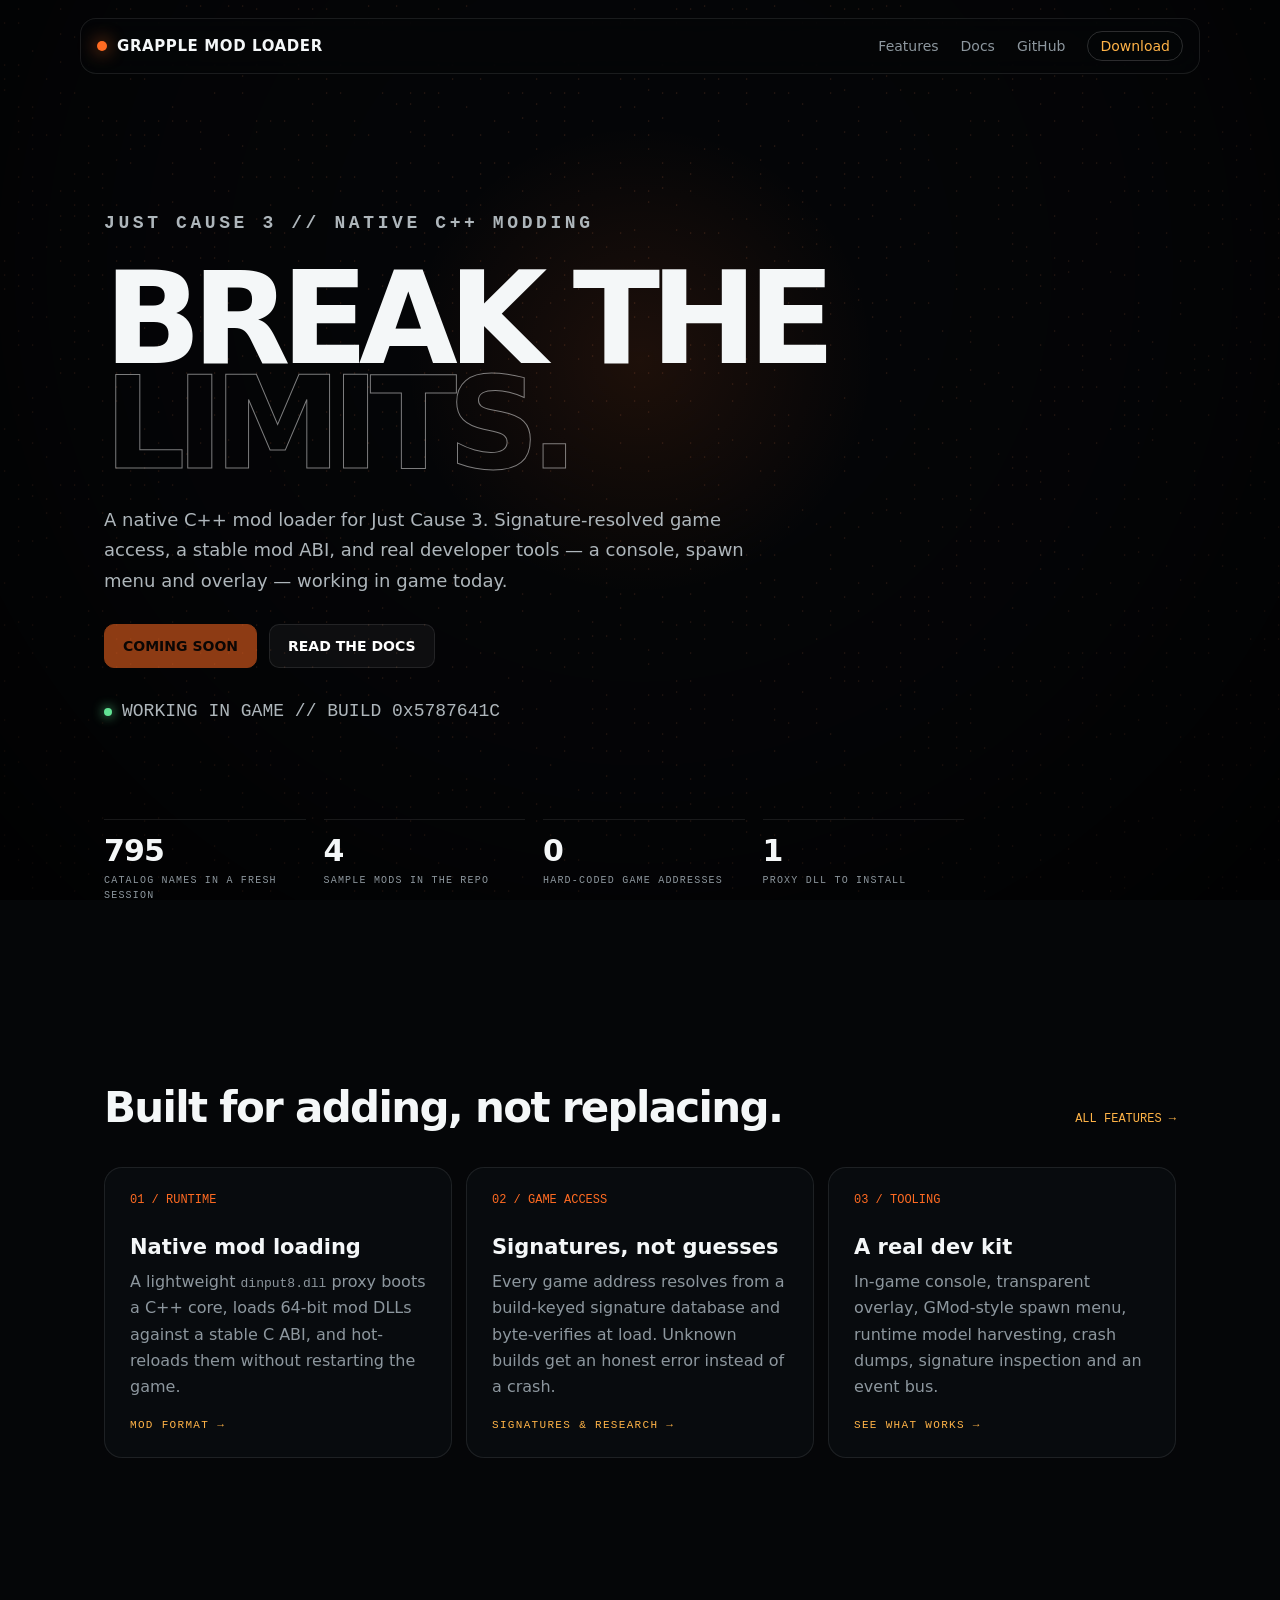
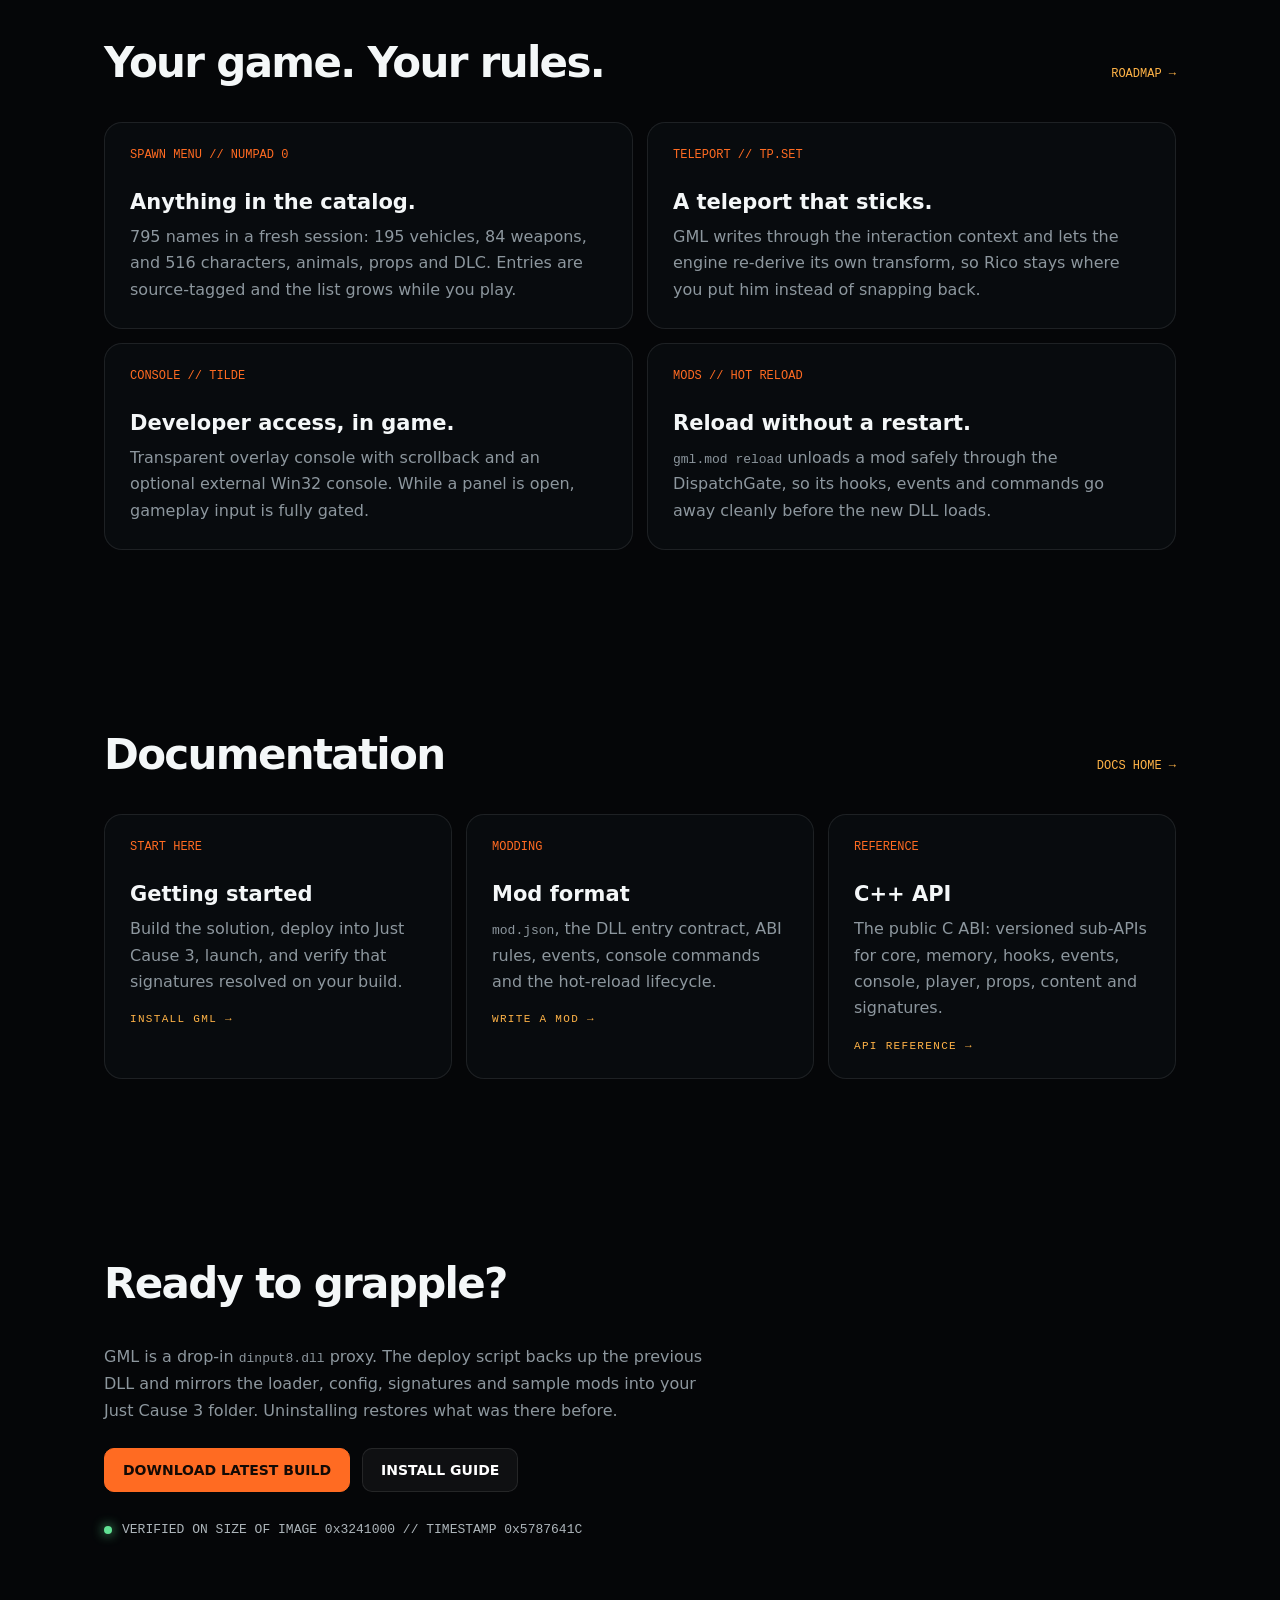
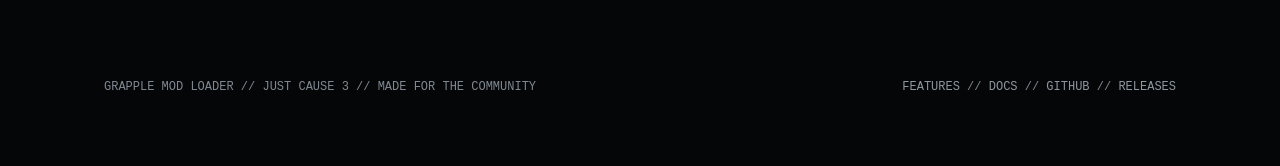
==== commit 2492b83c: "Boo YEAH! Sorry its not out yet.," ====
--- a/index.html
+++ b/index.html
@@ -42,7 +42,7 @@
       working in game today.
     </p>
     <div class="buttons">
-      <a class="btn primary" href="#download">GET GML</a>
+      <a class="btn primary" aria-disabled="true">COMING SOON</a>
       <a class="btn" href="docs/index.html">READ THE DOCS</a>
     </div>
     <p class="status"><i aria-hidden="true"></i> WORKING IN GAME // BUILD 0x5787641C</p>
@@ -146,7 +146,6 @@
     </p>
     <div class="buttons">
       <a class="btn primary" href="https://github.com/FrostiestCode/GrappleModLoader/releases/latest" target="_blank" rel="noopener noreferrer">DOWNLOAD LATEST BUILD</a>
-      <a class="btn" href="https://github.com/FrostiestCode/GrappleModLoader" target="_blank" rel="noopener noreferrer">VIEW SOURCE</a>
       <a class="btn" href="docs/getting-started.html">INSTALL GUIDE</a>
     </div>
     <p class="status"><i aria-hidden="true"></i> VERIFIED ON SIZE OF IMAGE 0x3241000 // TIMESTAMP 0x5787641C</p>
--- a/assets/site.css
+++ b/assets/site.css
@@ -134,6 +134,7 @@
 .btn.primary { background: var(--accent); color: #130a05; border-color: var(--accent); }
 .btn:hover { transform: translateY(-2px); background: rgba(255,255,255,.09); }
 .btn.primary:hover { background: #ff7d3a; }
+[aria-disabled] { pointer-events: none; opacity: .55; }
 section.block { max-width: var(--max); margin: auto; padding: 90px 24px; }
 .grid { display: grid; grid-template-columns: repeat(3, 1fr); gap: 14px; }
 .grid.two { grid-template-columns: repeat(2, 1fr); }
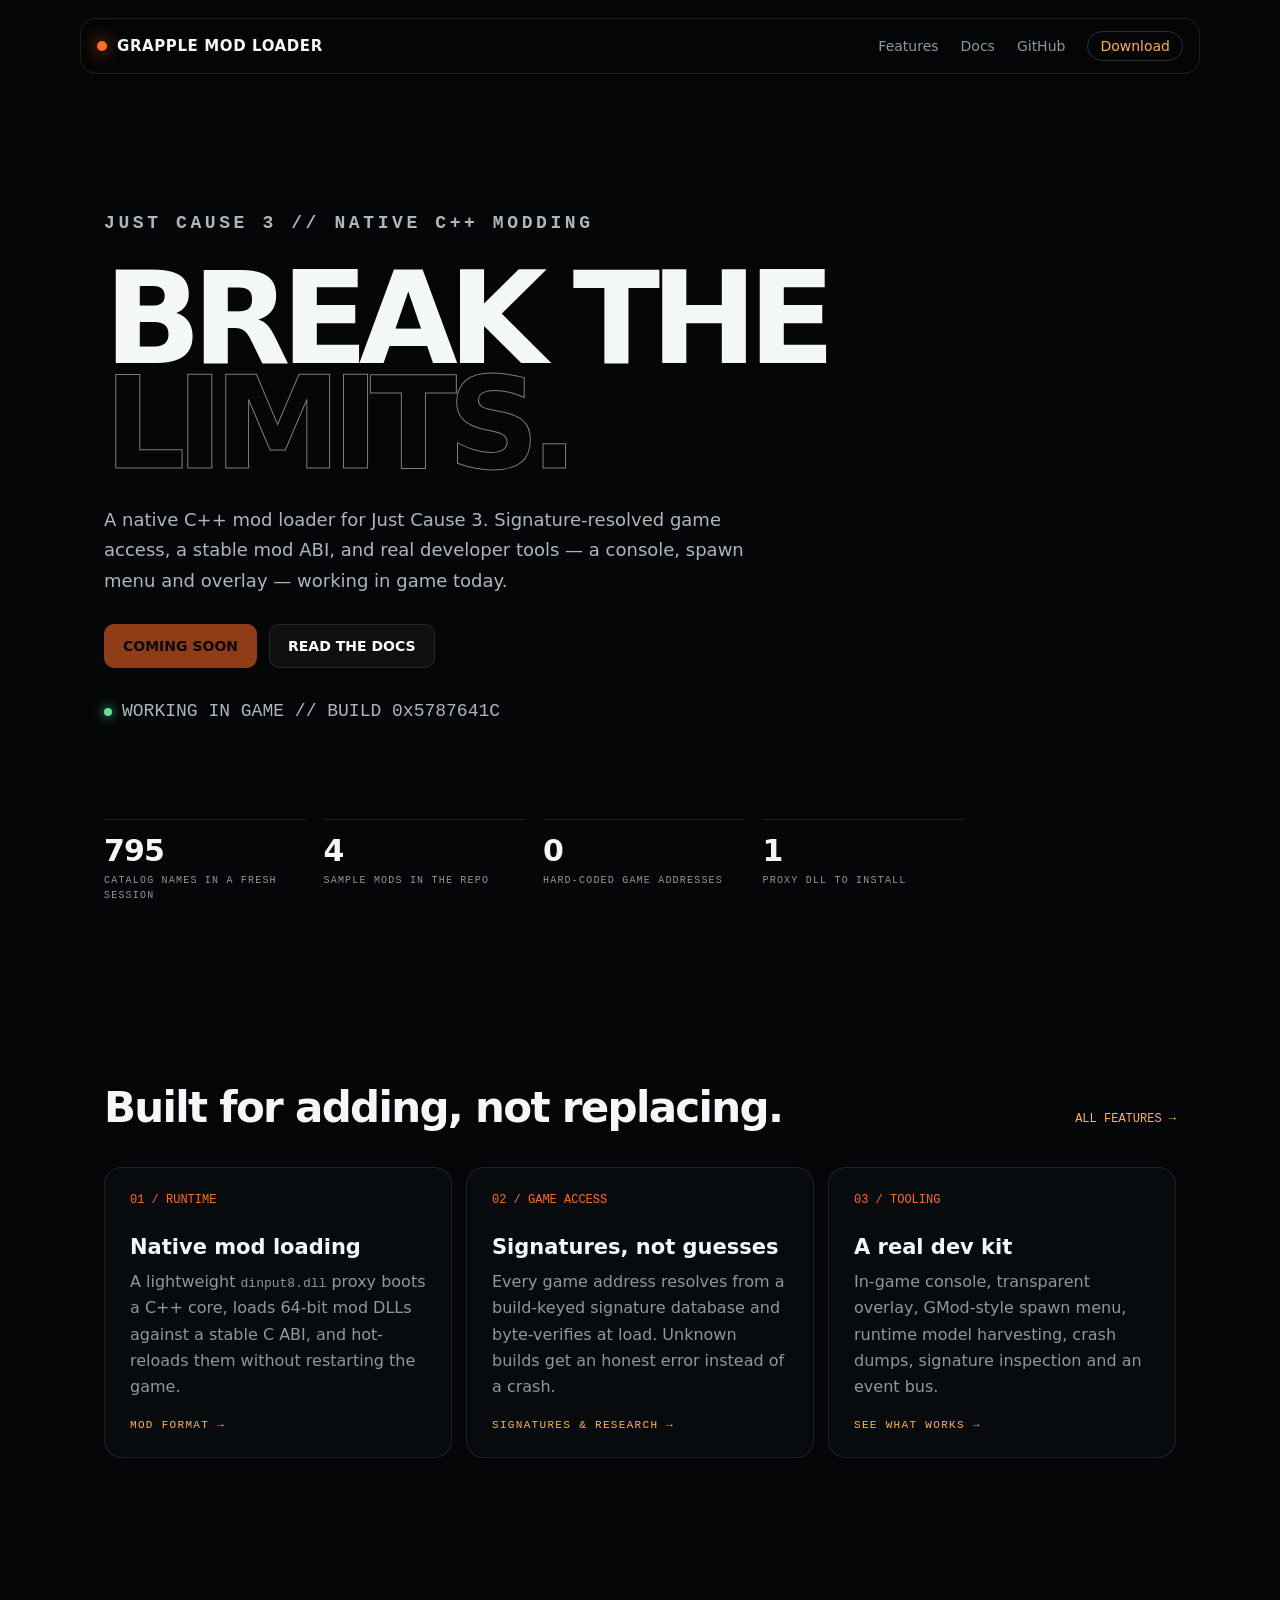
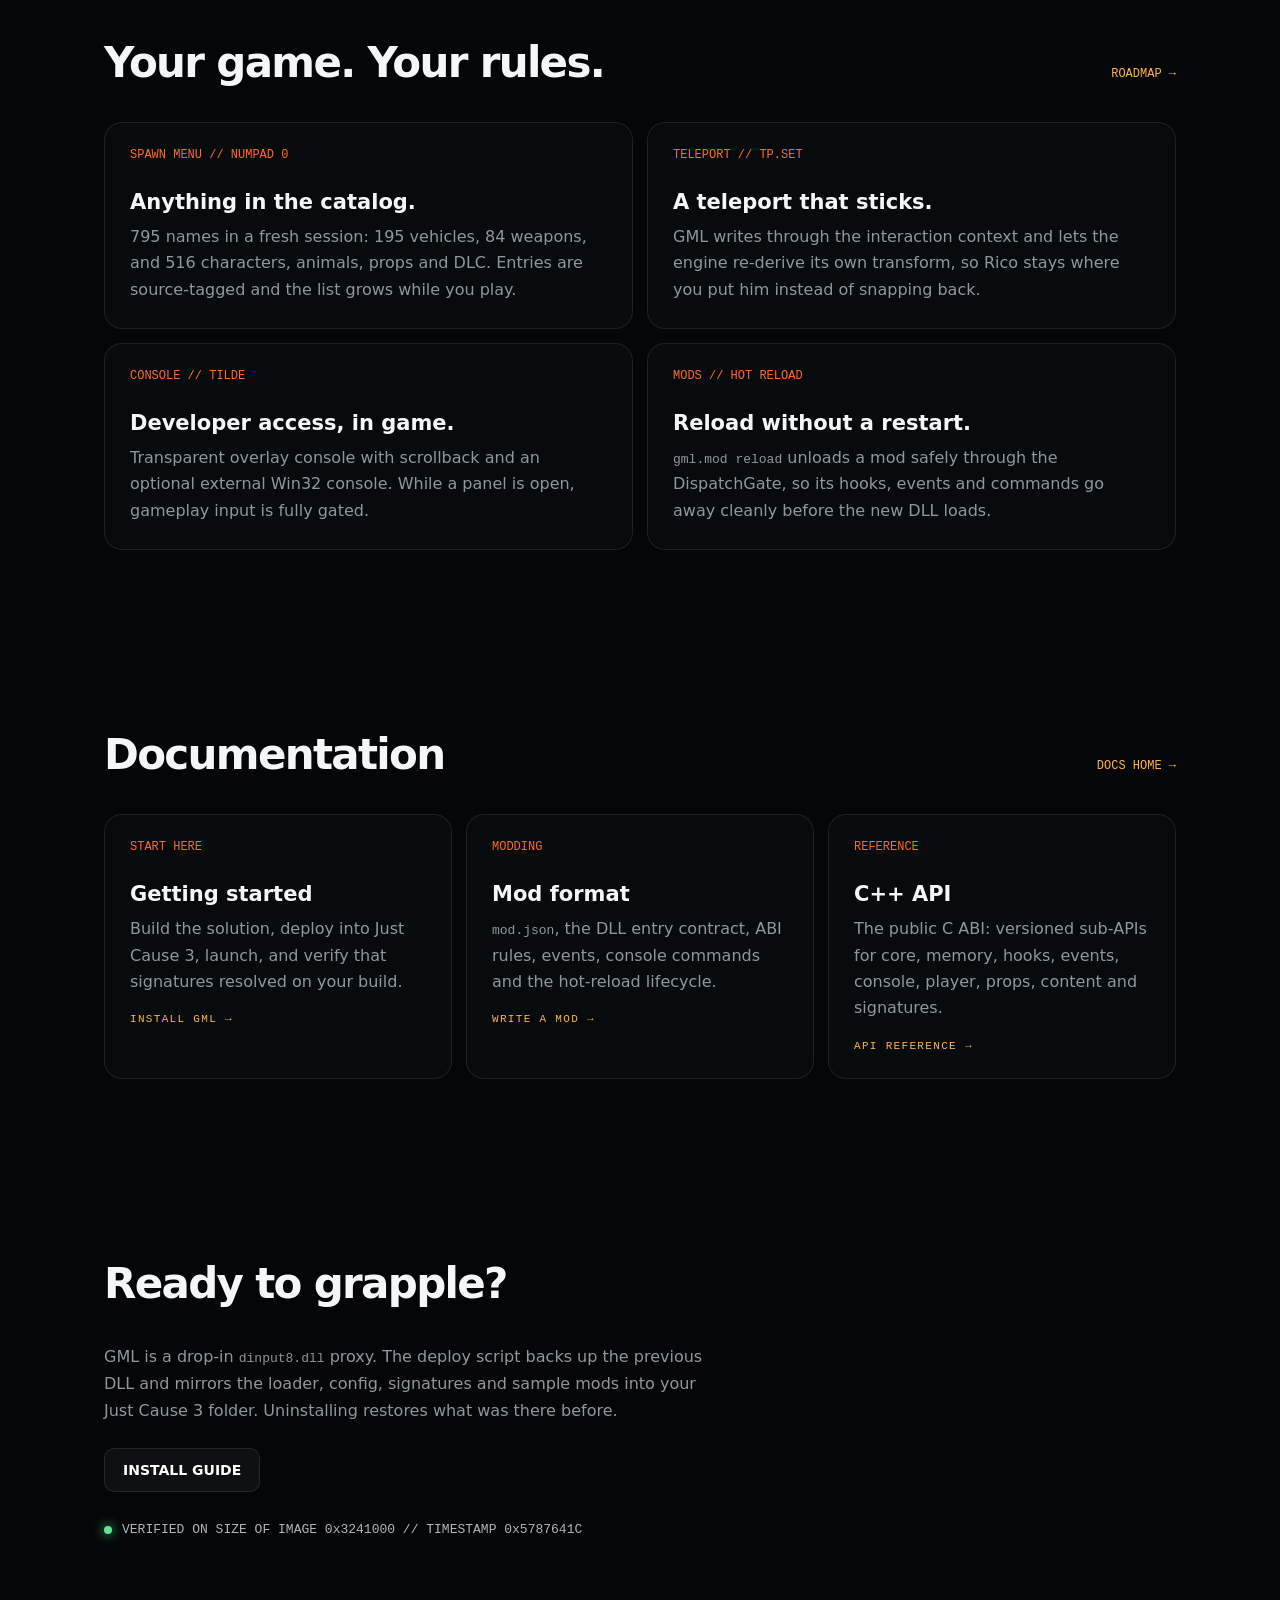
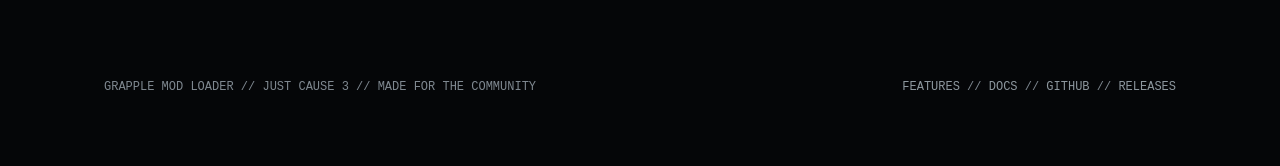
==== commit d4276353: "Commit this Fixed up some silly design choices" ====
--- a/index.html
+++ b/index.html
@@ -18,9 +18,6 @@
 </head>
 <body id="top">
 <a class="skip" href="#main">Skip to content</a>
-<canvas id="field" aria-hidden="true"></canvas>
-<canvas id="glow" aria-hidden="true"></canvas>
-<div class="vignette" aria-hidden="true"></div>
 
 <nav class="primary" aria-label="Primary">
   <a class="brand" href="index.html"><i class="dot" aria-hidden="true"></i> GRAPPLE MOD LOADER</a>
@@ -145,7 +142,6 @@
       folder. Uninstalling restores what was there before.
     </p>
     <div class="buttons">
-      <a class="btn primary" href="https://github.com/FrostiestCode/GrappleModLoader/releases/latest" target="_blank" rel="noopener noreferrer">DOWNLOAD LATEST BUILD</a>
       <a class="btn" href="docs/getting-started.html">INSTALL GUIDE</a>
     </div>
     <p class="status"><i aria-hidden="true"></i> VERIFIED ON SIZE OF IMAGE 0x3241000 // TIMESTAMP 0x5787641C</p>
